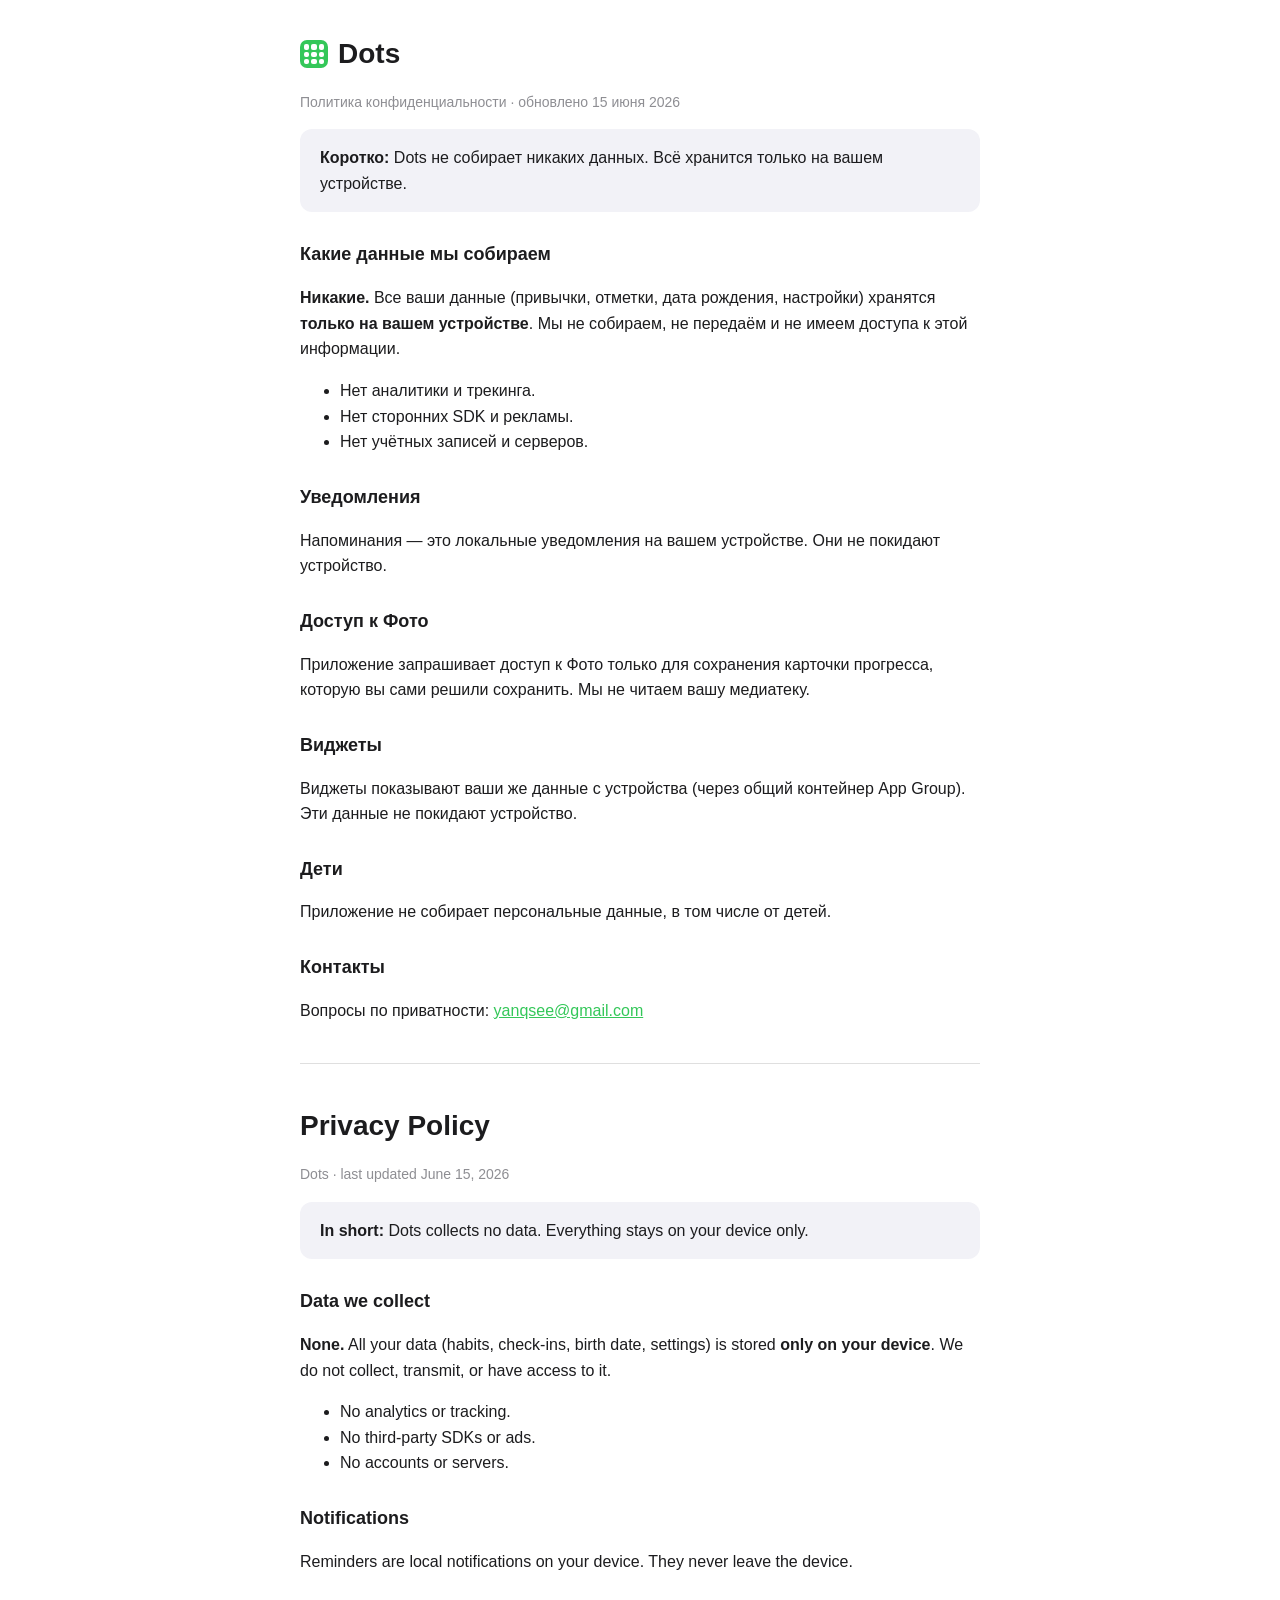
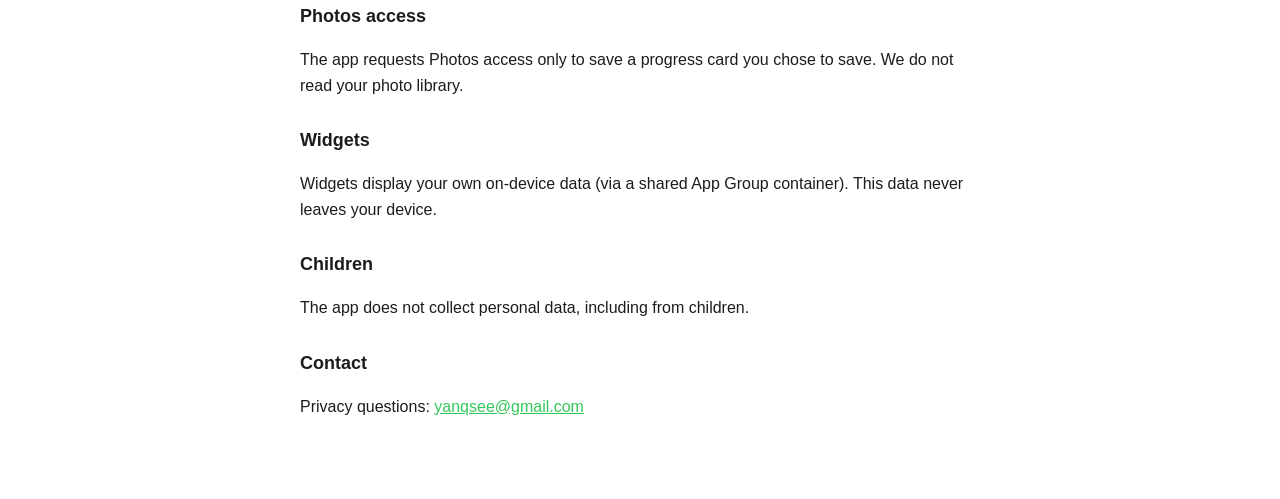
==== index.html @ b27bf5da "Privacy policy for Dots" ====
<!DOCTYPE html>
<html lang="ru">
<head>
<meta charset="UTF-8">
<meta name="viewport" content="width=device-width, initial-scale=1.0">
<title>Dots — Политика конфиденциальности</title>
<style>
  :root { color-scheme: light dark; }
  * { box-sizing: border-box; }
  body {
    font-family: -apple-system, BlinkMacSystemFont, "Segoe UI", Roboto, sans-serif;
    line-height: 1.6;
    max-width: 720px;
    margin: 0 auto;
    padding: 32px 20px 64px;
    color: #1c1c1e;
    background: #fff;
  }
  @media (prefers-color-scheme: dark) {
    body { color: #e5e5ea; background: #111114; }
    .card { background: #1c1c1f !important; }
    a { color: #4dd466 !important; }
  }
  .brand { display: flex; align-items: center; gap: 10px; margin-bottom: 8px; }
  .logo {
    width: 28px; height: 28px; border-radius: 7px;
    background: #34C759;
    display: grid; grid-template-columns: repeat(3, 1fr); gap: 2px; padding: 4px;
  }
  .logo span { background: #fff; border-radius: 2px; }
  h1 { font-size: 28px; margin: 0; }
  h2 { font-size: 18px; margin-top: 28px; }
  .muted { color: #8e8e93; font-size: 14px; }
  .card {
    background: #f2f2f7; border-radius: 12px; padding: 16px 20px; margin: 16px 0;
  }
  a { color: #34C759; }
  hr { border: none; border-top: 1px solid rgba(128,128,128,.25); margin: 40px 0; }
</style>
</head>
<body>

<div class="brand">
  <div class="logo"><span></span><span></span><span></span><span></span><span></span><span></span><span></span><span></span><span></span></div>
  <h1>Dots</h1>
</div>
<p class="muted">Политика конфиденциальности · обновлено 15 июня 2026</p>

<div class="card">
  <strong>Коротко:</strong> Dots не собирает никаких данных. Всё хранится только на вашем устройстве.
</div>

<h2>Какие данные мы собираем</h2>
<p><strong>Никакие.</strong> Все ваши данные (привычки, отметки, дата рождения, настройки) хранятся
<strong>только на вашем устройстве</strong>. Мы не собираем, не передаём и не имеем доступа к этой информации.</p>
<ul>
  <li>Нет аналитики и трекинга.</li>
  <li>Нет сторонних SDK и рекламы.</li>
  <li>Нет учётных записей и серверов.</li>
</ul>

<h2>Уведомления</h2>
<p>Напоминания — это локальные уведомления на вашем устройстве. Они не покидают устройство.</p>

<h2>Доступ к Фото</h2>
<p>Приложение запрашивает доступ к Фото только для сохранения карточки прогресса, которую вы сами решили сохранить. Мы не читаем вашу медиатеку.</p>

<h2>Виджеты</h2>
<p>Виджеты показывают ваши же данные с устройства (через общий контейнер App Group). Эти данные не покидают устройство.</p>

<h2>Дети</h2>
<p>Приложение не собирает персональные данные, в том числе от детей.</p>

<h2>Контакты</h2>
<p>Вопросы по приватности: <a href="mailto:yanqsee@gmail.com">yanqsee@gmail.com</a></p>

<hr>

<h1>Privacy Policy</h1>
<p class="muted">Dots · last updated June 15, 2026</p>

<div class="card">
  <strong>In short:</strong> Dots collects no data. Everything stays on your device only.
</div>

<h2>Data we collect</h2>
<p><strong>None.</strong> All your data (habits, check-ins, birth date, settings) is stored
<strong>only on your device</strong>. We do not collect, transmit, or have access to it.</p>
<ul>
  <li>No analytics or tracking.</li>
  <li>No third-party SDKs or ads.</li>
  <li>No accounts or servers.</li>
</ul>

<h2>Notifications</h2>
<p>Reminders are local notifications on your device. They never leave the device.</p>

<h2>Photos access</h2>
<p>The app requests Photos access only to save a progress card you chose to save. We do not read your photo library.</p>

<h2>Widgets</h2>
<p>Widgets display your own on-device data (via a shared App Group container). This data never leaves your device.</p>

<h2>Children</h2>
<p>The app does not collect personal data, including from children.</p>

<h2>Contact</h2>
<p>Privacy questions: <a href="mailto:yanqsee@gmail.com">yanqsee@gmail.com</a></p>

</body>
</html>
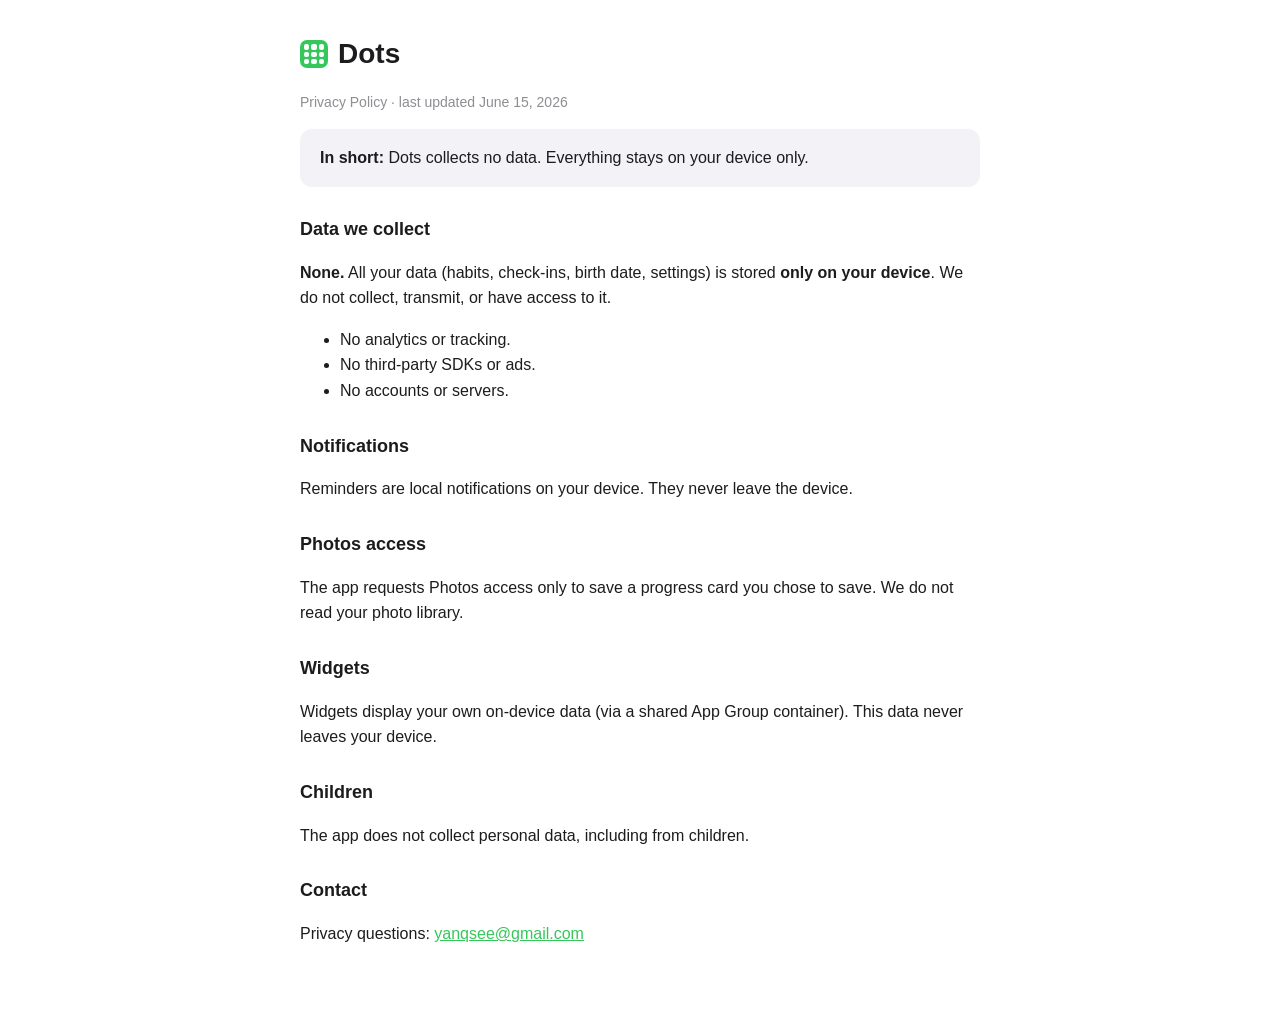
==== commit 7e6cc2bf: "English-only privacy policy" ====
--- a/index.html
+++ b/index.html
@@ -1,9 +1,9 @@
 <!DOCTYPE html>
-<html lang="ru">
+<html lang="en">
 <head>
 <meta charset="UTF-8">
 <meta name="viewport" content="width=device-width, initial-scale=1.0">
-<title>Dots — Политика конфиденциальности</title>
+<title>Dots — Privacy Policy</title>
 <style>
   :root { color-scheme: light dark; }
   * { box-sizing: border-box; }
@@ -35,7 +35,6 @@
     background: #f2f2f7; border-radius: 12px; padding: 16px 20px; margin: 16px 0;
   }
   a { color: #34C759; }
-  hr { border: none; border-top: 1px solid rgba(128,128,128,.25); margin: 40px 0; }
 </style>
 </head>
 <body>
@@ -44,40 +43,7 @@
   <div class="logo"><span></span><span></span><span></span><span></span><span></span><span></span><span></span><span></span><span></span></div>
   <h1>Dots</h1>
 </div>
-<p class="muted">Политика конфиденциальности · обновлено 15 июня 2026</p>
-
-<div class="card">
-  <strong>Коротко:</strong> Dots не собирает никаких данных. Всё хранится только на вашем устройстве.
-</div>
-
-<h2>Какие данные мы собираем</h2>
-<p><strong>Никакие.</strong> Все ваши данные (привычки, отметки, дата рождения, настройки) хранятся
-<strong>только на вашем устройстве</strong>. Мы не собираем, не передаём и не имеем доступа к этой информации.</p>
-<ul>
-  <li>Нет аналитики и трекинга.</li>
-  <li>Нет сторонних SDK и рекламы.</li>
-  <li>Нет учётных записей и серверов.</li>
-</ul>
-
-<h2>Уведомления</h2>
-<p>Напоминания — это локальные уведомления на вашем устройстве. Они не покидают устройство.</p>
-
-<h2>Доступ к Фото</h2>
-<p>Приложение запрашивает доступ к Фото только для сохранения карточки прогресса, которую вы сами решили сохранить. Мы не читаем вашу медиатеку.</p>
-
-<h2>Виджеты</h2>
-<p>Виджеты показывают ваши же данные с устройства (через общий контейнер App Group). Эти данные не покидают устройство.</p>
-
-<h2>Дети</h2>
-<p>Приложение не собирает персональные данные, в том числе от детей.</p>
-
-<h2>Контакты</h2>
-<p>Вопросы по приватности: <a href="mailto:yanqsee@gmail.com">yanqsee@gmail.com</a></p>
-
-<hr>
-
-<h1>Privacy Policy</h1>
-<p class="muted">Dots · last updated June 15, 2026</p>
+<p class="muted">Privacy Policy · last updated June 15, 2026</p>
 
 <div class="card">
   <strong>In short:</strong> Dots collects no data. Everything stays on your device only.
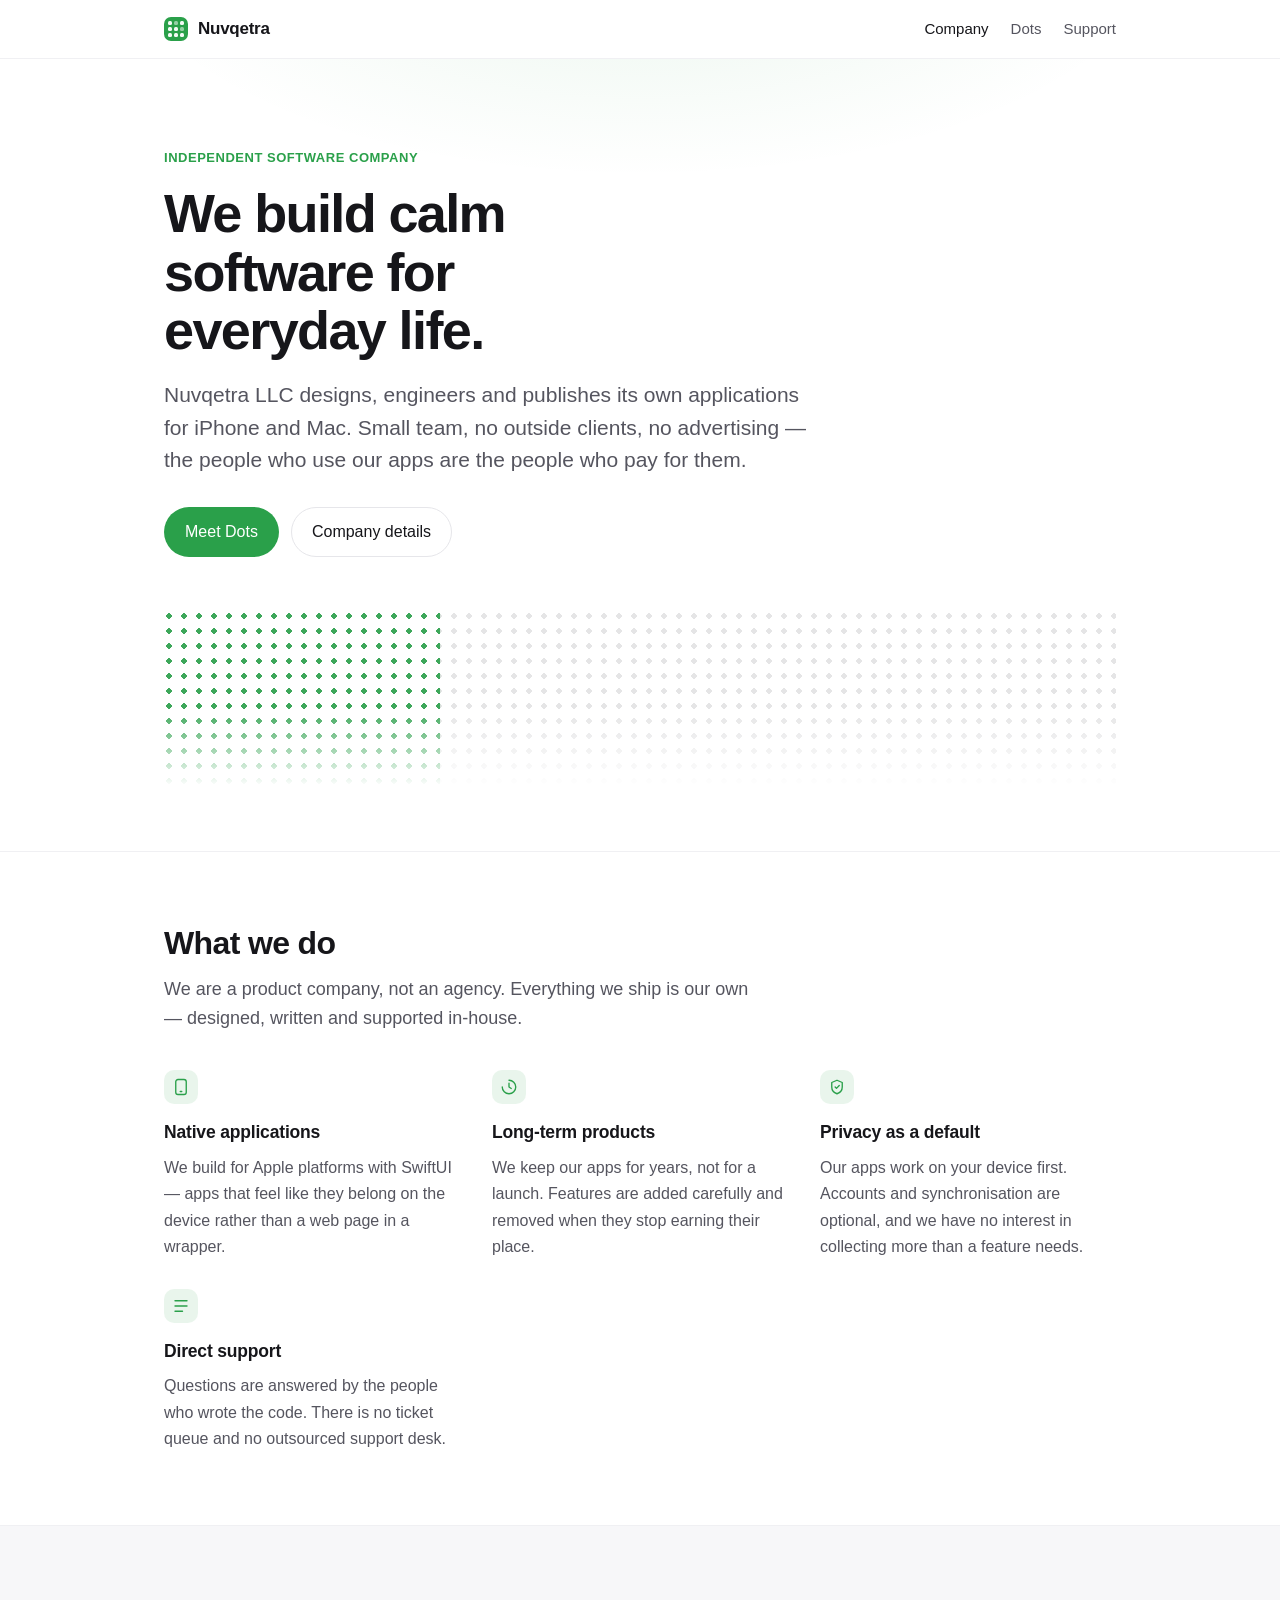
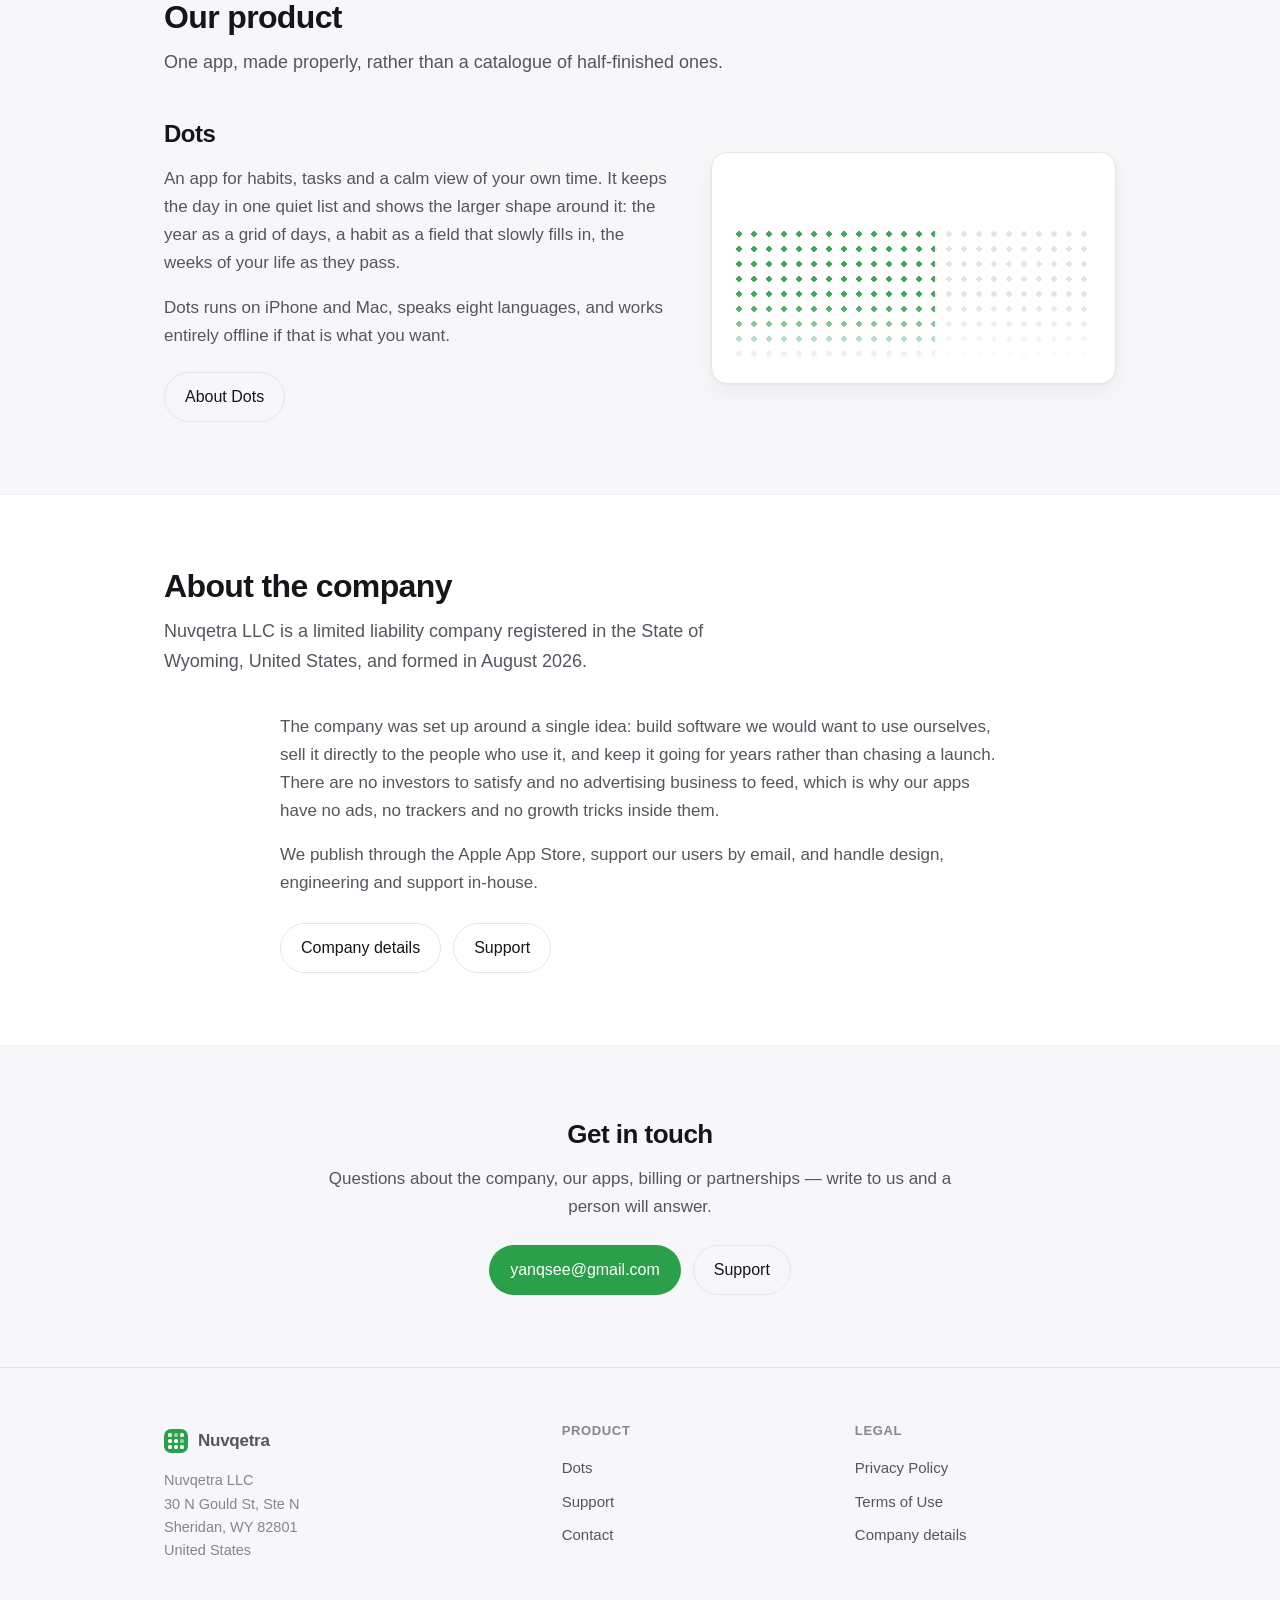
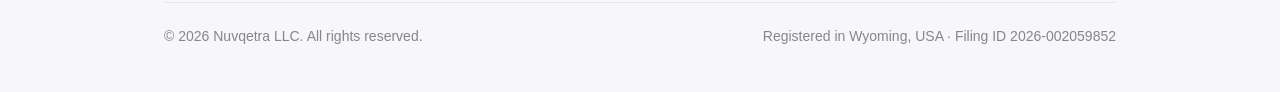
==== commit 2ef22270: "Replace the Dots privacy page with the Nuvqetra LLC company site The repository served a single page" ====
--- a/index.html
+++ b/index.html
@@ -2,76 +2,191 @@
 <html lang="en">
 <head>
 <meta charset="UTF-8">
-<meta name="viewport" content="width=device-width, initial-scale=1.0">
-<title>Dots — Privacy Policy</title>
-<style>
-  :root { color-scheme: light dark; }
-  * { box-sizing: border-box; }
-  body {
-    font-family: -apple-system, BlinkMacSystemFont, "Segoe UI", Roboto, sans-serif;
-    line-height: 1.6;
-    max-width: 720px;
-    margin: 0 auto;
-    padding: 32px 20px 64px;
-    color: #1c1c1e;
-    background: #fff;
-  }
-  @media (prefers-color-scheme: dark) {
-    body { color: #e5e5ea; background: #111114; }
-    .card { background: #1c1c1f !important; }
-    a { color: #4dd466 !important; }
-  }
-  .brand { display: flex; align-items: center; gap: 10px; margin-bottom: 8px; }
-  .logo {
-    width: 28px; height: 28px; border-radius: 7px;
-    background: #34C759;
-    display: grid; grid-template-columns: repeat(3, 1fr); gap: 2px; padding: 4px;
-  }
-  .logo span { background: #fff; border-radius: 2px; }
-  h1 { font-size: 28px; margin: 0; }
-  h2 { font-size: 18px; margin-top: 28px; }
-  .muted { color: #8e8e93; font-size: 14px; }
-  .card {
-    background: #f2f2f7; border-radius: 12px; padding: 16px 20px; margin: 16px 0;
-  }
-  a { color: #34C759; }
-</style>
+<meta name="viewport" content="width=device-width, initial-scale=1">
+<title>Nuvqetra LLC — independent software company</title>
+<meta name="description" content="Nuvqetra LLC is an independent software company registered in Wyoming, USA. We design, build and publish our own applications for iPhone and Mac.">
+<link rel="icon" href="/assets/favicon.svg" type="image/svg+xml">
+<link rel="stylesheet" href="/assets/style.css">
+<meta property="og:type" content="website">
+<meta property="og:title" content="Nuvqetra LLC">
+<meta property="og:description" content="An independent software company building applications for iPhone and Mac.">
+<meta property="og:url" content="https://nuvqetra.com/">
 </head>
 <body>
 
-<div class="brand">
-  <div class="logo"><span></span><span></span><span></span><span></span><span></span><span></span><span></span><span></span><span></span></div>
-  <h1>Dots</h1>
-</div>
-<p class="muted">Privacy Policy · last updated June 15, 2026</p>
+<header class="site">
+  <div class="wrap bar">
+    <a class="brand" href="/">
+      <span class="mark"><i></i><i></i><i></i><i></i><i></i><i></i><i></i><i></i><i></i></span>
+      <span class="name">Nuvqetra</span>
+    </a>
+    <nav class="main">
+      <a href="/" aria-current="page">Company</a>
+      <a href="/dots/">Dots</a>
+      <a href="/support/">Support</a>
+    </nav>
+  </div>
+</header>
 
-<div class="card">
-  <strong>In short:</strong> Dots collects no data. Everything stays on your device only.
-</div>
+<main>
 
-<h2>Data we collect</h2>
-<p><strong>None.</strong> All your data (habits, check-ins, birth date, settings) is stored
-<strong>only on your device</strong>. We do not collect, transmit, or have access to it.</p>
-<ul>
-  <li>No analytics or tracking.</li>
-  <li>No third-party SDKs or ads.</li>
-  <li>No accounts or servers.</li>
-</ul>
+  <section class="hero">
+    <div class="wrap">
+      <span class="eyebrow">Independent software company</span>
+      <h1>We build calm software for everyday life.</h1>
+      <p class="lead">Nuvqetra LLC designs, engineers and publishes its own applications
+      for iPhone and Mac. Small team, no outside clients, no advertising — the people who
+      use our apps are the people who pay for them.</p>
+      <div class="actions">
+        <a class="btn" href="/dots/">Meet Dots</a>
+        <a class="btn ghost" href="/company/">Company details</a>
+      </div>
+      <div class="lifegrid" aria-hidden="true"><i></i></div>
+    </div>
+  </section>
 
-<h2>Notifications</h2>
-<p>Reminders are local notifications on your device. They never leave the device.</p>
+  <section class="block">
+    <div class="wrap">
+      <div class="section-head">
+        <h2>What we do</h2>
+        <p>We are a product company, not an agency. Everything we ship is our own — designed,
+        written and supported in-house.</p>
+      </div>
+      <div class="features">
 
-<h2>Photos access</h2>
-<p>The app requests Photos access only to save a progress card you chose to save. We do not read your photo library.</p>
+        <div class="feature">
+          <div class="ficon"><svg viewBox="0 0 24 24" fill="none" stroke="currentColor" stroke-width="1.8" stroke-linecap="round" stroke-linejoin="round"><rect x="5" y="2" width="14" height="20" rx="3"/><path d="M11 18h2"/></svg></div>
+          <h3>Native applications</h3>
+          <p>We build for Apple platforms with SwiftUI — apps that feel like they belong on
+          the device rather than a web page in a wrapper.</p>
+        </div>
 
-<h2>Widgets</h2>
-<p>Widgets display your own on-device data (via a shared App Group container). This data never leaves your device.</p>
+        <div class="feature">
+          <div class="ficon"><svg viewBox="0 0 24 24" fill="none" stroke="currentColor" stroke-width="1.8" stroke-linecap="round" stroke-linejoin="round"><path d="M3 12a9 9 0 1 0 9-9"/><path d="M12 7v5l3 2"/></svg></div>
+          <h3>Long-term products</h3>
+          <p>We keep our apps for years, not for a launch. Features are added carefully and
+          removed when they stop earning their place.</p>
+        </div>
 
-<h2>Children</h2>
-<p>The app does not collect personal data, including from children.</p>
+        <div class="feature">
+          <div class="ficon"><svg viewBox="0 0 24 24" fill="none" stroke="currentColor" stroke-width="1.8" stroke-linecap="round" stroke-linejoin="round"><path d="M12 3l7 3v6c0 4.2-2.9 7.6-7 9-4.1-1.4-7-4.8-7-9V6z"/><path d="M9.5 12l1.8 1.8L15 10"/></svg></div>
+          <h3>Privacy as a default</h3>
+          <p>Our apps work on your device first. Accounts and synchronisation are optional,
+          and we have no interest in collecting more than a feature needs.</p>
+        </div>
 
-<h2>Contact</h2>
-<p>Privacy questions: <a href="mailto:yanqsee@gmail.com">yanqsee@gmail.com</a></p>
+        <div class="feature">
+          <div class="ficon"><svg viewBox="0 0 24 24" fill="none" stroke="currentColor" stroke-width="1.8" stroke-linecap="round" stroke-linejoin="round"><path d="M4 5h16"/><path d="M4 12h16"/><path d="M4 19h10"/></svg></div>
+          <h3>Direct support</h3>
+          <p>Questions are answered by the people who wrote the code. There is no ticket
+          queue and no outsourced support desk.</p>
+        </div>
+
+      </div>
+    </div>
+  </section>
+
+  <section class="block soft">
+    <div class="wrap">
+      <div class="section-head">
+        <h2>Our product</h2>
+        <p>One app, made properly, rather than a catalogue of half-finished ones.</p>
+      </div>
+
+      <div class="product">
+        <div>
+          <h3>Dots</h3>
+          <p>An app for habits, tasks and a calm view of your own time. It keeps the day in
+          one quiet list and shows the larger shape around it: the year as a grid of days,
+          a habit as a field that slowly fills in, the weeks of your life as they pass.</p>
+          <p>Dots runs on iPhone and Mac, speaks eight languages, and works entirely offline
+          if that is what you want.</p>
+          <div class="actions" style="margin-top:22px">
+            <a class="btn ghost" href="/dots/">About Dots</a>
+          </div>
+        </div>
+        <div class="art">
+          <div class="lifegrid dense" aria-hidden="true"><i></i></div>
+        </div>
+      </div>
+    </div>
+  </section>
+
+  <section class="block" id="about">
+    <div class="wrap">
+      <div class="section-head">
+        <h2>About the company</h2>
+        <p>Nuvqetra LLC is a limited liability company registered in the State of Wyoming,
+        United States, and formed in August 2026.</p>
+      </div>
+      <div class="wrap narrow" style="padding:0">
+        <p class="soft-text">The company was set up around a single idea: build software we
+        would want to use ourselves, sell it directly to the people who use it, and keep it
+        going for years rather than chasing a launch. There are no investors to satisfy and
+        no advertising business to feed, which is why our apps have no ads, no trackers and
+        no growth tricks inside them.</p>
+        <p class="soft-text">We publish through the Apple App Store, support our users by
+        email, and handle design, engineering and support in-house.</p>
+        <div class="actions" style="margin-top:26px">
+          <a class="btn ghost" href="/company/">Company details</a>
+          <a class="btn ghost" href="/support/">Support</a>
+        </div>
+      </div>
+    </div>
+  </section>
+
+  <section class="block soft">
+    <div class="wrap narrow" style="text-align:center">
+      <h2 style="margin-top:0">Get in touch</h2>
+      <p class="soft-text">Questions about the company, our apps, billing or partnerships —
+      write to us and a person will answer.</p>
+      <div class="actions" style="justify-content:center; margin-top:24px">
+        <a class="btn" href="mailto:yanqsee@gmail.com">yanqsee@gmail.com</a>
+        <a class="btn ghost" href="/support/">Support</a>
+      </div>
+    </div>
+  </section>
+
+</main>
+
+<footer class="site">
+  <div class="wrap">
+    <div class="foot">
+      <div>
+        <a class="brand" href="/">
+          <span class="mark"><i></i><i></i><i></i><i></i><i></i><i></i><i></i><i></i><i></i></span>
+          <span class="name">Nuvqetra</span>
+        </a>
+        <address>
+          Nuvqetra LLC<br>
+          30 N Gould St, Ste N<br>
+          Sheridan, WY 82801<br>
+          United States
+        </address>
+      </div>
+      <div>
+        <h4>Product</h4>
+        <ul>
+          <li><a href="/dots/">Dots</a></li>
+          <li><a href="/support/">Support</a></li>
+          <li><a href="mailto:yanqsee@gmail.com">Contact</a></li>
+        </ul>
+      </div>
+      <div>
+        <h4>Legal</h4>
+        <ul>
+          <li><a href="/dots/privacy/">Privacy Policy</a></li>
+          <li><a href="/terms/">Terms of Use</a></li>
+          <li><a href="/company/">Company details</a></li>
+        </ul>
+      </div>
+    </div>
+    <div class="foot-bottom">
+      <span>© 2026 Nuvqetra LLC. All rights reserved.</span>
+      <span>Registered in Wyoming, USA · Filing ID 2026-002059852</span>
+    </div>
+  </div>
+</footer>
 
 </body>
 </html>
--- a/assets/style.css
+++ b/assets/style.css
@@ -0,0 +1,384 @@
+/* Nuvqetra LLC — site styles */
+
+:root {
+  color-scheme: light dark;
+  --bg: #ffffff;
+  --bg-soft: #f7f7f9;
+  --fg: #16161a;
+  --fg-soft: #55555f;
+  --muted: #86868b;
+  --line: #e6e6ea;
+  --line-soft: #f0f0f3;
+  --card: #ffffff;
+  --accent: #2aa04a;
+  --accent-soft: rgba(42, 160, 74, .10);
+  --shadow: 0 1px 2px rgba(0,0,0,.04), 0 8px 24px rgba(0,0,0,.05);
+  --radius: 16px;
+  --maxw: 1000px;
+  --text: 1000px;
+}
+
+@media (prefers-color-scheme: dark) {
+  :root {
+    --bg: #0e0e11;
+    --bg-soft: #141418;
+    --fg: #f0f0f3;
+    --fg-soft: #b6b6bf;
+    --muted: #8c8c95;
+    --line: #26262c;
+    --line-soft: #1c1c21;
+    --card: #16161a;
+    --accent: #4ecf6b;
+    --accent-soft: rgba(78, 207, 107, .12);
+    --shadow: none;
+  }
+}
+
+* { box-sizing: border-box; }
+html { -webkit-text-size-adjust: 100%; scroll-behavior: smooth; }
+
+body {
+  margin: 0;
+  font-family: -apple-system, BlinkMacSystemFont, "SF Pro Text", "Segoe UI", Roboto, Helvetica, Arial, sans-serif;
+  font-size: 17px;
+  line-height: 1.65;
+  color: var(--fg);
+  background: var(--bg);
+  -webkit-font-smoothing: antialiased;
+  text-rendering: optimizeLegibility;
+}
+
+.wrap { max-width: var(--maxw); margin: 0 auto; padding: 0 24px; }
+.narrow { max-width: 720px; }
+
+a { color: var(--accent); text-decoration-thickness: 1px; text-underline-offset: 2px; }
+a:hover { text-decoration: none; }
+
+/* ---------- header ---------- */
+
+header.site {
+  position: sticky;
+  top: 0;
+  z-index: 20;
+  background: color-mix(in srgb, var(--bg) 88%, transparent);
+  -webkit-backdrop-filter: saturate(180%) blur(16px);
+  backdrop-filter: saturate(180%) blur(16px);
+  border-bottom: 1px solid var(--line-soft);
+}
+.bar {
+  display: flex;
+  align-items: center;
+  gap: 20px;
+  height: 58px;
+}
+.brand {
+  display: inline-flex;
+  align-items: center;
+  gap: 10px;
+  font-weight: 600;
+  font-size: 17px;
+  letter-spacing: -0.015em;
+  color: var(--fg);
+  text-decoration: none;
+  margin-right: auto;
+}
+.mark {
+  width: 24px; height: 24px;
+  border-radius: 7px;
+  background: var(--accent);
+  display: grid;
+  grid-template-columns: repeat(3, 1fr);
+  gap: 2px;
+  padding: 4px;
+  flex: none;
+}
+.mark i { background: #fff; border-radius: 1.5px; opacity: .95; display: block; }
+.mark i:nth-child(2), .mark i:nth-child(6) { opacity: .5; }
+
+nav.main { display: flex; gap: 22px; }
+nav.main a {
+  color: var(--fg-soft);
+  text-decoration: none;
+  font-size: 15px;
+  padding: 4px 0;
+}
+nav.main a:hover { color: var(--fg); }
+nav.main a[aria-current="page"] { color: var(--fg); font-weight: 500; }
+
+/* ---------- hero ---------- */
+
+.hero {
+  padding: 84px 0 64px;
+  border-bottom: 1px solid var(--line-soft);
+  background:
+    radial-gradient(760px 340px at 50% -120px, var(--accent-soft), transparent 70%);
+}
+.hero .eyebrow {
+  display: inline-block;
+  font-size: 13px;
+  letter-spacing: .04em;
+  text-transform: uppercase;
+  color: var(--accent);
+  font-weight: 600;
+  margin-bottom: 16px;
+}
+.hero h1 {
+  font-size: clamp(34px, 6vw, 54px);
+  line-height: 1.08;
+  letter-spacing: -0.03em;
+  margin: 0 0 20px;
+  max-width: 15ch;
+}
+.hero p.lead {
+  font-size: clamp(18px, 2.2vw, 21px);
+  line-height: 1.55;
+  color: var(--fg-soft);
+  max-width: 56ch;
+  margin: 0 0 30px;
+}
+.hero.center { text-align: center; }
+.hero.center h1, .hero.center p.lead { margin-left: auto; margin-right: auto; }
+
+/* dot grid: the app's own metaphor — lived cells in accent, the rest waiting */
+.lifegrid {
+  position: relative;
+  margin-top: 54px;
+  height: 176px;
+  overflow: hidden;
+  -webkit-mask-image: linear-gradient(to bottom, #000 55%, transparent 100%);
+  mask-image: linear-gradient(to bottom, #000 55%, transparent 100%);
+}
+.lifegrid::before,
+.lifegrid i {
+  content: "";
+  position: absolute;
+  inset: 0;
+  background-image: radial-gradient(circle at 5px 5px, currentColor 2.6px, transparent 2.9px);
+  background-size: 15px 15px;
+}
+.lifegrid::before { color: var(--fg); opacity: .11; }
+.lifegrid i {
+  color: var(--accent);
+  clip-path: inset(0 71% 0 0);
+  opacity: .9;
+}
+.lifegrid.dense { height: 132px; }
+.lifegrid.dense i { clip-path: inset(0 44% 0 0); }
+
+/* ---------- buttons ---------- */
+
+.actions { display: flex; flex-wrap: wrap; gap: 12px; }
+.btn {
+  display: inline-flex;
+  align-items: center;
+  gap: 8px;
+  padding: 11px 20px;
+  border-radius: 999px;
+  background: var(--accent);
+  color: #fff;
+  text-decoration: none;
+  font-size: 16px;
+  font-weight: 500;
+  border: 1px solid transparent;
+  transition: opacity .15s ease;
+}
+.btn:hover { opacity: .88; }
+.btn.ghost {
+  background: transparent;
+  color: var(--fg);
+  border-color: var(--line);
+}
+.btn.ghost:hover { background: var(--bg-soft); opacity: 1; }
+
+/* ---------- sections ---------- */
+
+section.block { padding: 72px 0; border-bottom: 1px solid var(--line-soft); }
+section.block.soft { background: var(--bg-soft); }
+section.block:last-of-type { border-bottom: 0; }
+
+.section-head { max-width: 62ch; margin-bottom: 36px; }
+.section-head h2 {
+  font-size: clamp(24px, 3.4vw, 32px);
+  line-height: 1.2;
+  letter-spacing: -0.02em;
+  margin: 0 0 12px;
+}
+.section-head p { color: var(--fg-soft); margin: 0; font-size: 18px; }
+
+h2 { font-size: 26px; letter-spacing: -0.02em; line-height: 1.25; margin: 44px 0 14px; }
+h3 { font-size: 17.5px; letter-spacing: -0.01em; margin: 0 0 8px; }
+p { margin: 0 0 16px; }
+ul, ol { padding-left: 22px; margin: 0 0 16px; }
+li { margin-bottom: 7px; }
+.muted { color: var(--muted); }
+.soft-text { color: var(--fg-soft); }
+.small { font-size: 14.5px; }
+
+/* ---------- feature grid ---------- */
+
+.features {
+  display: grid;
+  grid-template-columns: repeat(auto-fit, minmax(260px, 1fr));
+  gap: 28px 32px;
+}
+.feature p { color: var(--fg-soft); font-size: 16px; margin: 0; }
+.ficon {
+  width: 34px; height: 34px;
+  border-radius: 10px;
+  background: var(--accent-soft);
+  color: var(--accent);
+  display: grid;
+  place-items: center;
+  margin-bottom: 14px;
+}
+.ficon svg { width: 18px; height: 18px; display: block; }
+
+/* ---------- cards ---------- */
+
+.card {
+  background: var(--card);
+  border: 1px solid var(--line);
+  border-radius: var(--radius);
+  padding: 26px 28px;
+  box-shadow: var(--shadow);
+}
+.card + .card { margin-top: 18px; }
+
+.product {
+  display: grid;
+  grid-template-columns: 1.25fr 1fr;
+  gap: 40px;
+  align-items: center;
+}
+.product h3 { font-size: 24px; letter-spacing: -0.02em; margin-bottom: 12px; }
+.product p { color: var(--fg-soft); }
+.product .art {
+  border-radius: var(--radius);
+  border: 1px solid var(--line);
+  background: var(--card);
+  padding: 22px;
+  box-shadow: var(--shadow);
+}
+
+/* ---------- facts table ---------- */
+
+table.facts { width: 100%; border-collapse: collapse; font-size: 16px; }
+table.facts th, table.facts td {
+  text-align: left;
+  vertical-align: top;
+  padding: 13px 0;
+  border-bottom: 1px solid var(--line-soft);
+}
+table.facts tr:last-child th, table.facts tr:last-child td { border-bottom: 0; }
+table.facts th { font-weight: 400; color: var(--muted); width: 38%; padding-right: 24px; }
+table.facts td { font-variant-numeric: tabular-nums; }
+
+/* ---------- faq ---------- */
+
+.faq details {
+  border-bottom: 1px solid var(--line-soft);
+  padding: 4px 0;
+}
+.faq summary {
+  cursor: pointer;
+  list-style: none;
+  padding: 16px 32px 16px 0;
+  font-weight: 500;
+  position: relative;
+}
+.faq summary::-webkit-details-marker { display: none; }
+.faq summary::after {
+  content: "";
+  position: absolute;
+  right: 6px; top: 24px;
+  width: 8px; height: 8px;
+  border-right: 1.5px solid var(--muted);
+  border-bottom: 1.5px solid var(--muted);
+  transform: rotate(45deg);
+  transition: transform .18s ease;
+}
+.faq details[open] summary::after { transform: rotate(-135deg); top: 27px; }
+.faq .answer { padding: 0 0 18px; color: var(--fg-soft); }
+.faq .answer p:last-child { margin-bottom: 0; }
+
+/* ---------- legal pages ---------- */
+
+.doc { padding: 56px 0 80px; }
+.doc h1 { font-size: clamp(30px, 4.5vw, 40px); letter-spacing: -0.025em; margin: 0 0 8px; }
+.doc .updated { color: var(--muted); font-size: 14.5px; margin-bottom: 32px; }
+.doc h2 { font-size: 20px; margin: 38px 0 12px; }
+.doc .callout {
+  background: var(--accent-soft);
+  border-radius: 12px;
+  padding: 16px 20px;
+  margin: 0 0 28px;
+}
+.doc .callout p { margin: 0; }
+
+.crumbs { font-size: 14.5px; color: var(--muted); margin-bottom: 18px; }
+.crumbs a { color: var(--muted); text-decoration: none; }
+.crumbs a:hover { color: var(--fg); text-decoration: underline; }
+
+/* ---------- footer ---------- */
+
+footer.site {
+  border-top: 1px solid var(--line);
+  background: var(--bg-soft);
+  padding: 52px 0 44px;
+  font-size: 15px;
+}
+.foot {
+  display: grid;
+  grid-template-columns: 1.4fr 1fr 1fr;
+  gap: 32px;
+}
+.foot h4 {
+  font-size: 13px;
+  text-transform: uppercase;
+  letter-spacing: .05em;
+  color: var(--muted);
+  font-weight: 600;
+  margin: 0 0 14px;
+}
+.foot ul { list-style: none; padding: 0; margin: 0; }
+.foot li { margin-bottom: 9px; }
+.foot a { color: var(--fg-soft); text-decoration: none; }
+.foot a:hover { color: var(--fg); text-decoration: underline; }
+.foot address {
+  font-style: normal;
+  color: var(--muted);
+  font-size: 14.5px;
+  line-height: 1.6;
+  margin-top: 14px;
+}
+.foot-bottom {
+  margin-top: 40px;
+  padding-top: 22px;
+  border-top: 1px solid var(--line);
+  color: var(--muted);
+  font-size: 14px;
+  display: flex;
+  justify-content: space-between;
+  gap: 16px;
+  flex-wrap: wrap;
+}
+
+/* ---------- responsive ---------- */
+
+@media (max-width: 800px) {
+  .product { grid-template-columns: 1fr; gap: 28px; }
+  .foot { grid-template-columns: 1fr 1fr; }
+  .foot > div:first-child { grid-column: 1 / -1; }
+}
+@media (max-width: 560px) {
+  body { font-size: 16px; }
+  .hero { padding: 56px 0 48px; }
+  .lifegrid { margin-top: 36px; }
+  section.block { padding: 52px 0; }
+  nav.main { gap: 16px; }
+  nav.main a { font-size: 14px; }
+  .brand span.name { display: none; }
+  table.facts th { width: 100%; display: block; padding: 12px 0 0; border: 0; }
+  table.facts td { display: block; padding: 2px 0 12px; }
+  .foot { grid-template-columns: 1fr; }
+}
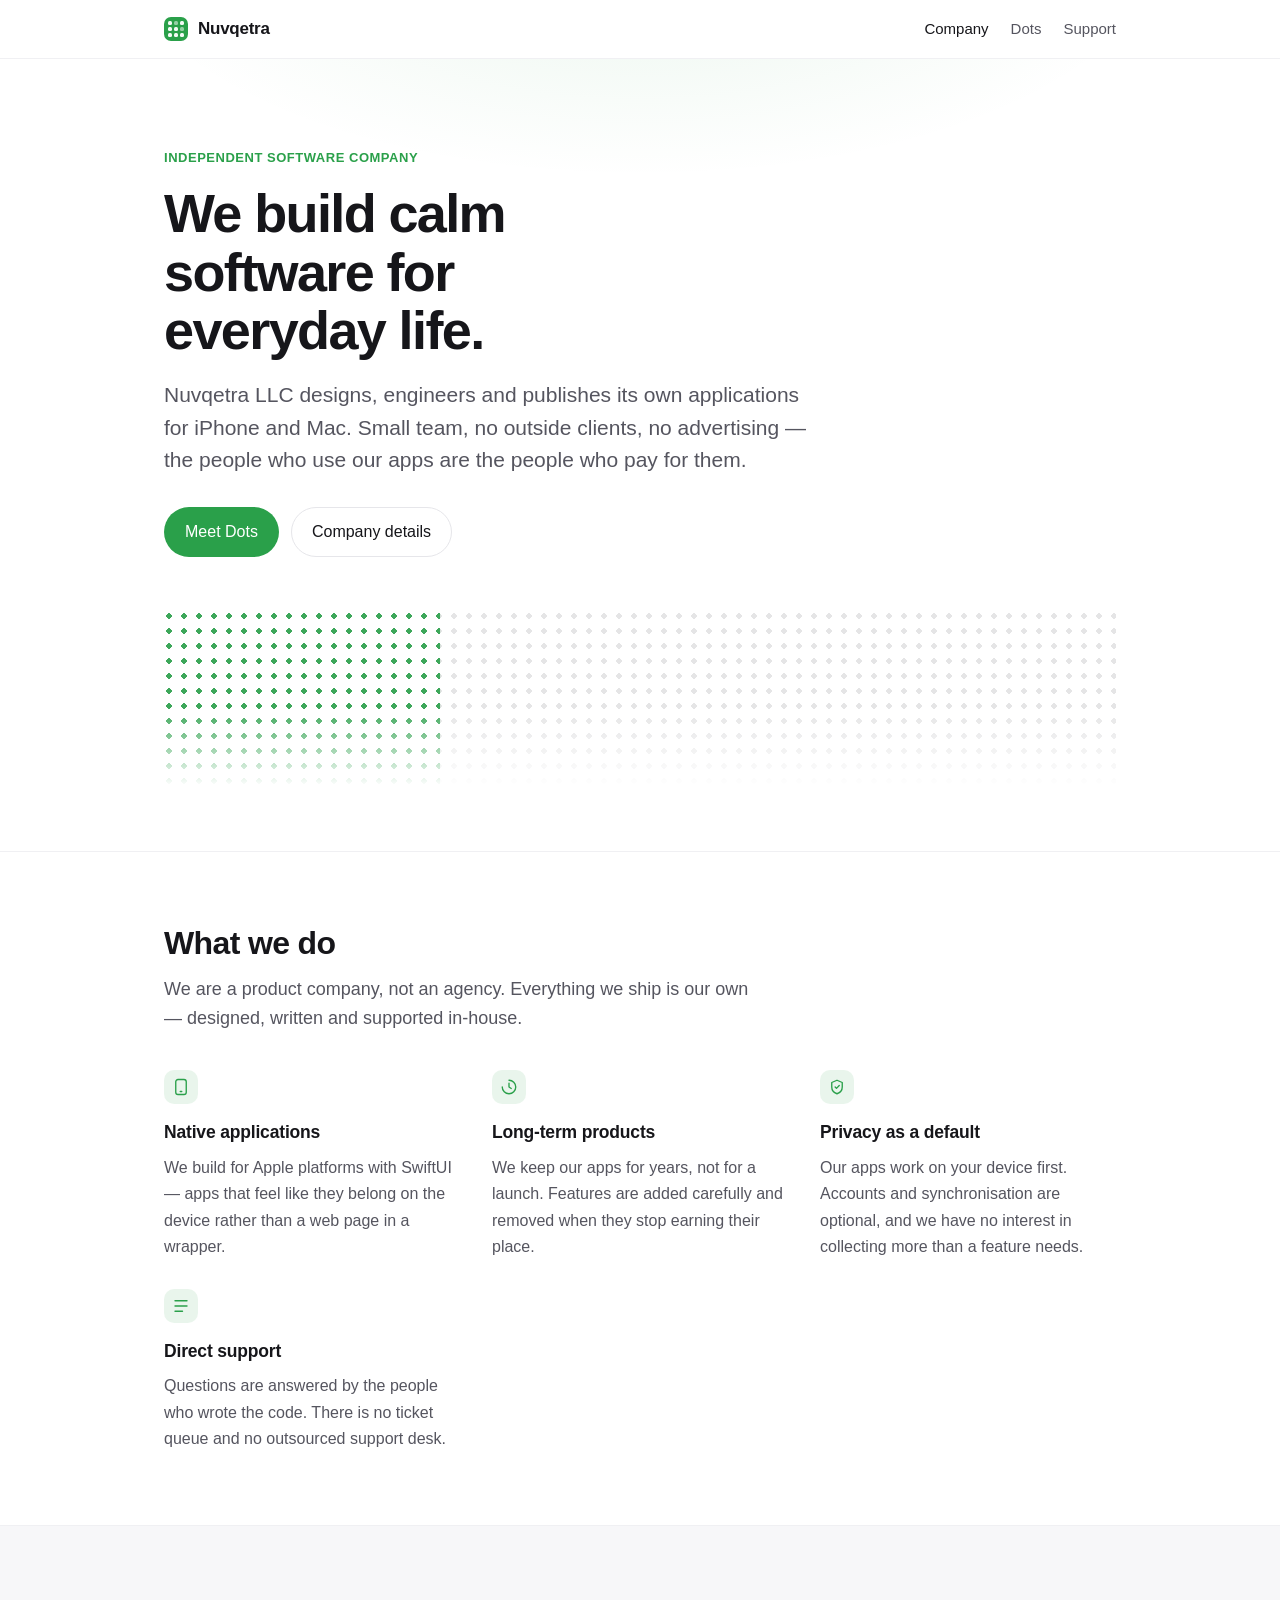
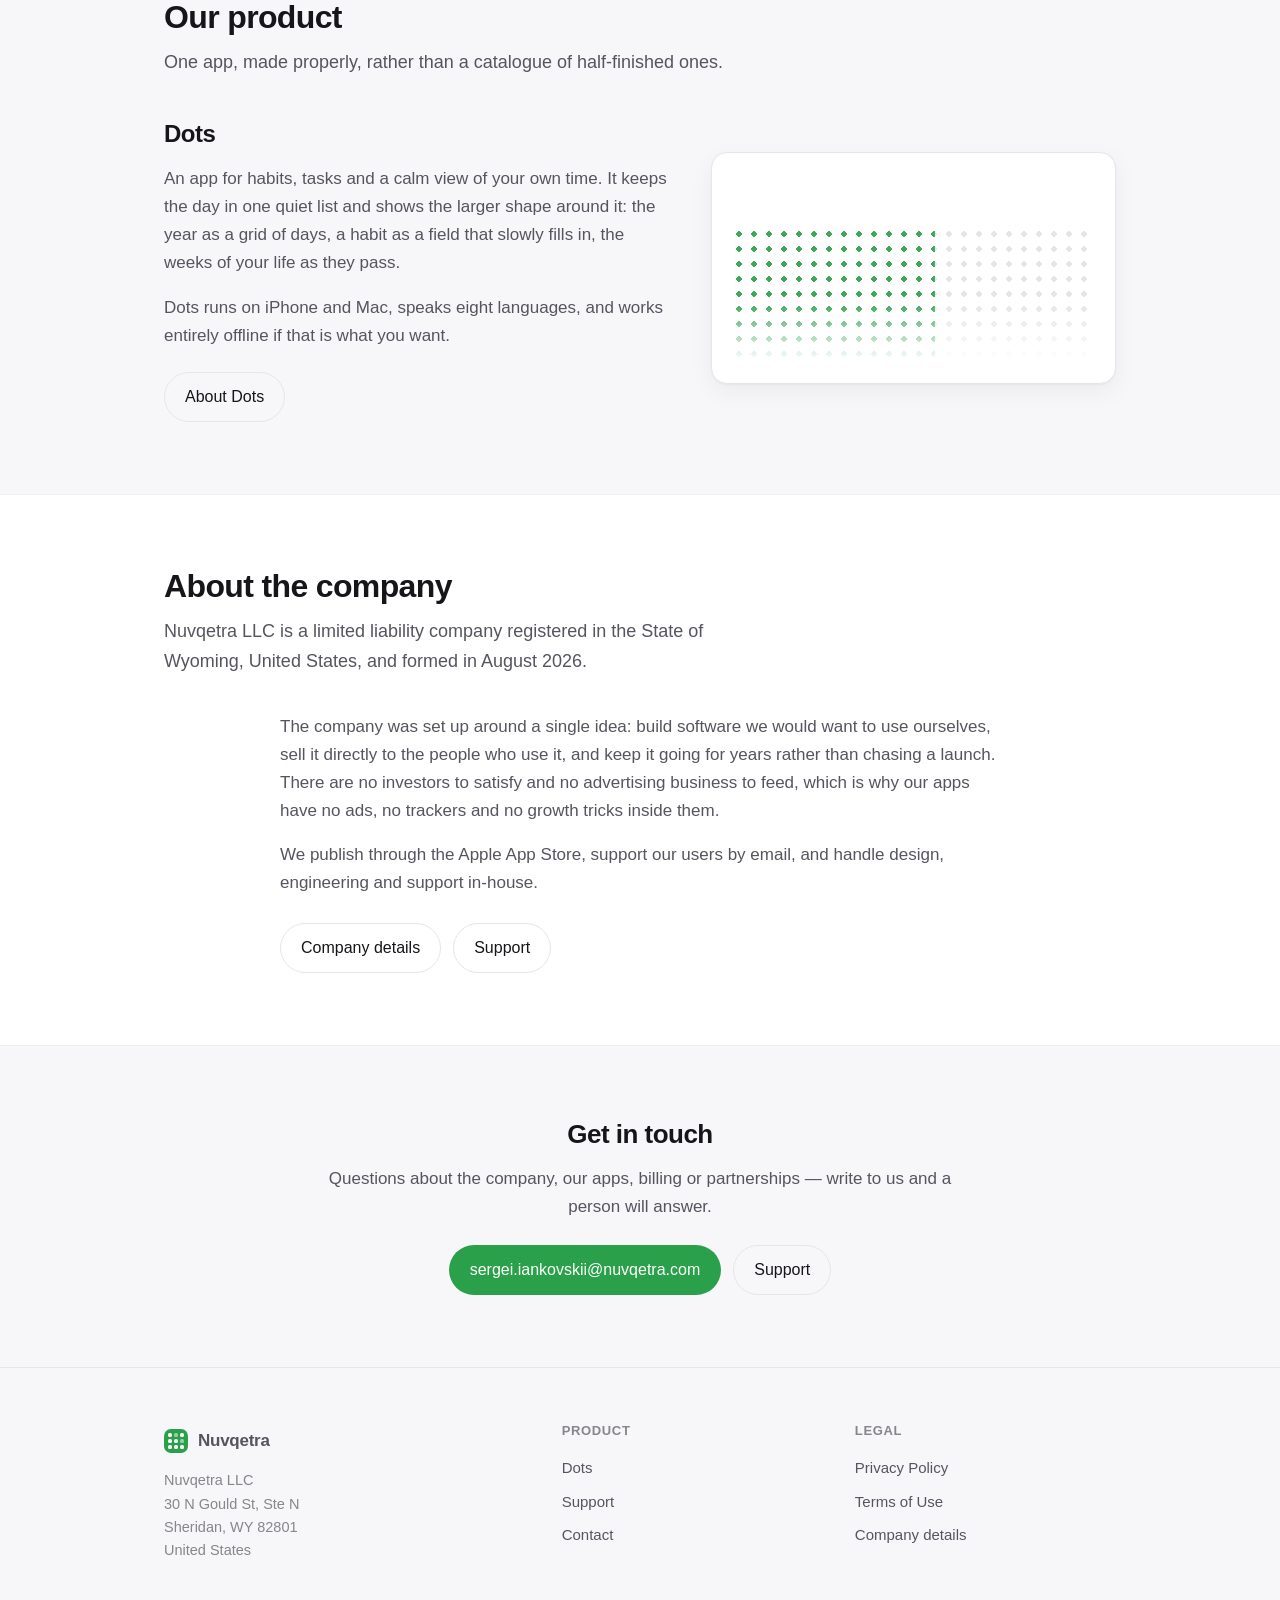
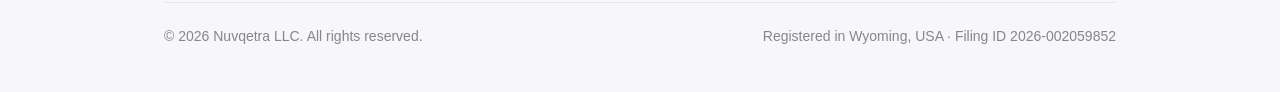
==== commit e9db80b7: "Update index.html" ====
--- a/index.html
+++ b/index.html
@@ -141,7 +141,7 @@
       <p class="soft-text">Questions about the company, our apps, billing or partnerships —
       write to us and a person will answer.</p>
       <div class="actions" style="justify-content:center; margin-top:24px">
-        <a class="btn" href="mailto:yanqsee@gmail.com">yanqsee@gmail.com</a>
+        <a class="btn" href="mailto:sergei.iankovskii@nuvqetra.com">sergei.iankovskii@nuvqetra.com</a>
         <a class="btn ghost" href="/support/">Support</a>
       </div>
     </div>
@@ -169,7 +169,7 @@
         <ul>
           <li><a href="/dots/">Dots</a></li>
           <li><a href="/support/">Support</a></li>
-          <li><a href="mailto:yanqsee@gmail.com">Contact</a></li>
+          <li><a href="mailto:sergei.iankovskii@nuvqetra.com">Contact</a></li>
         </ul>
       </div>
       <div>
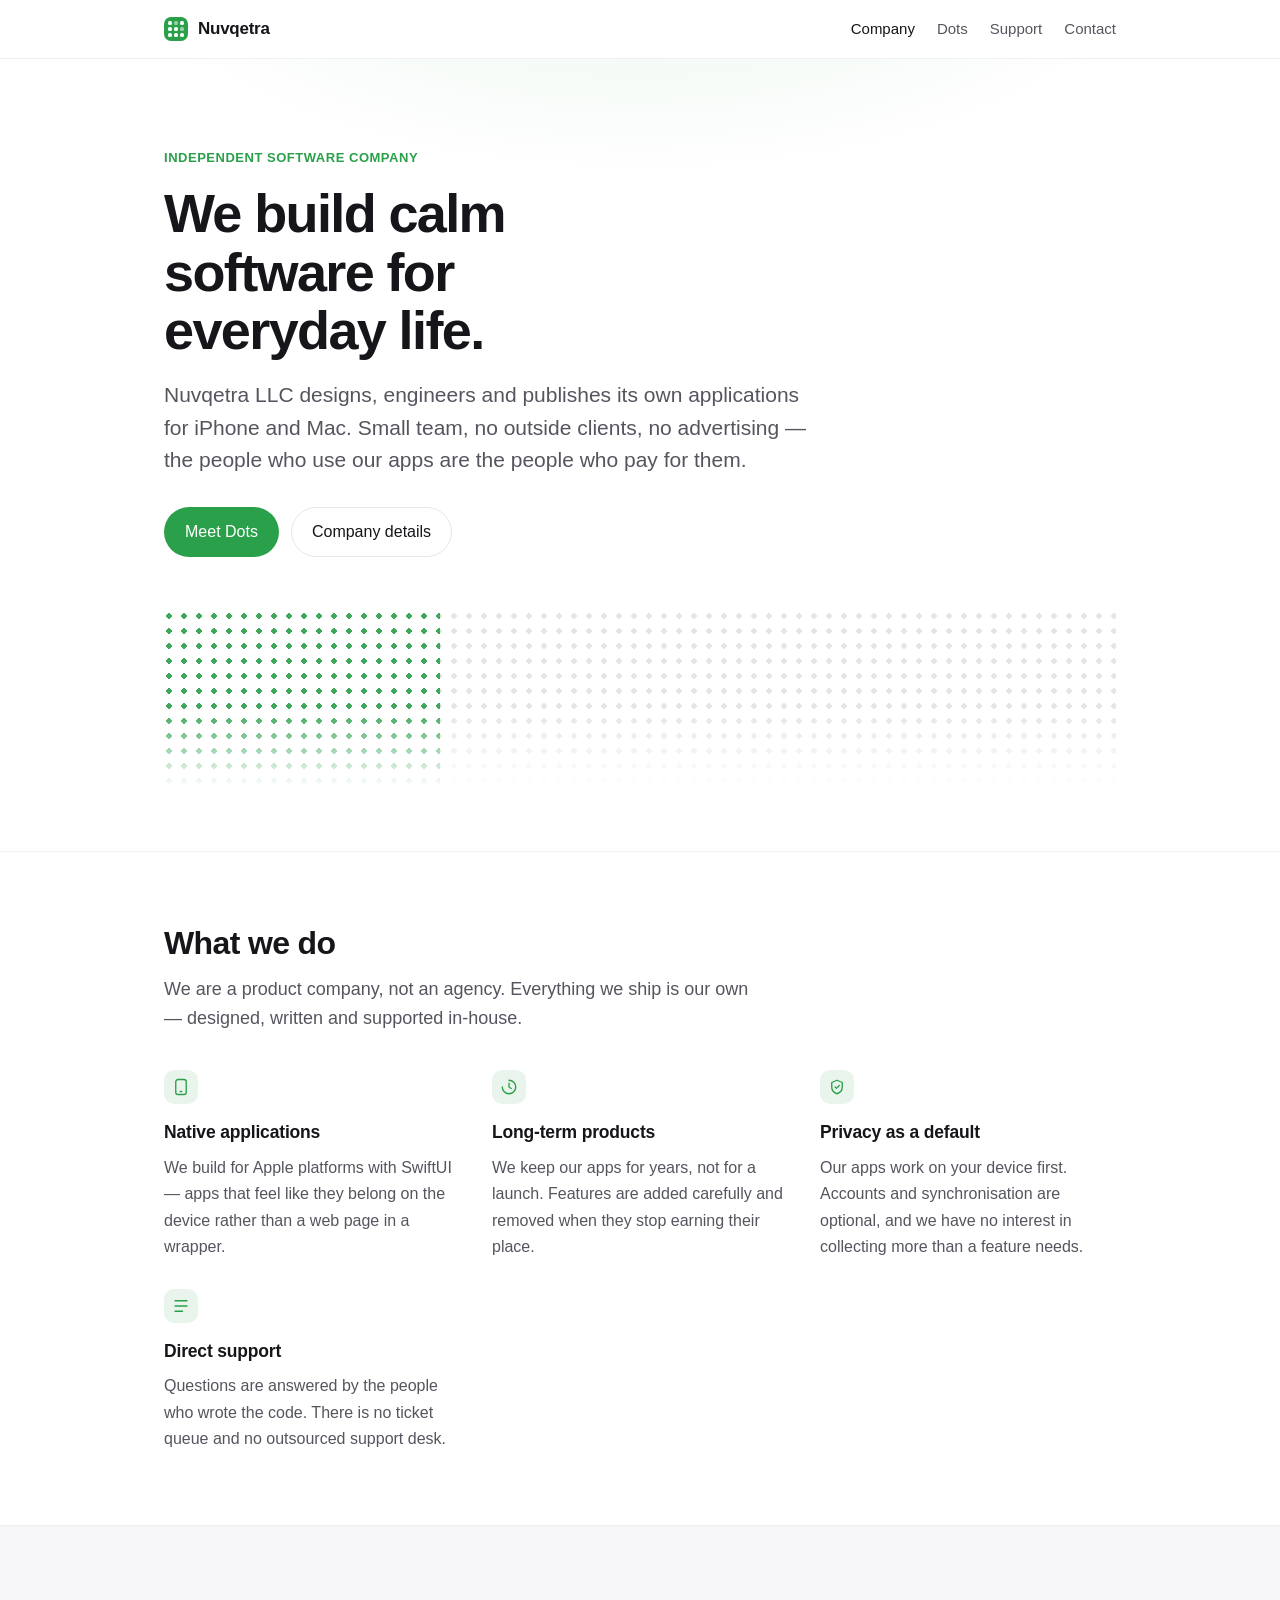
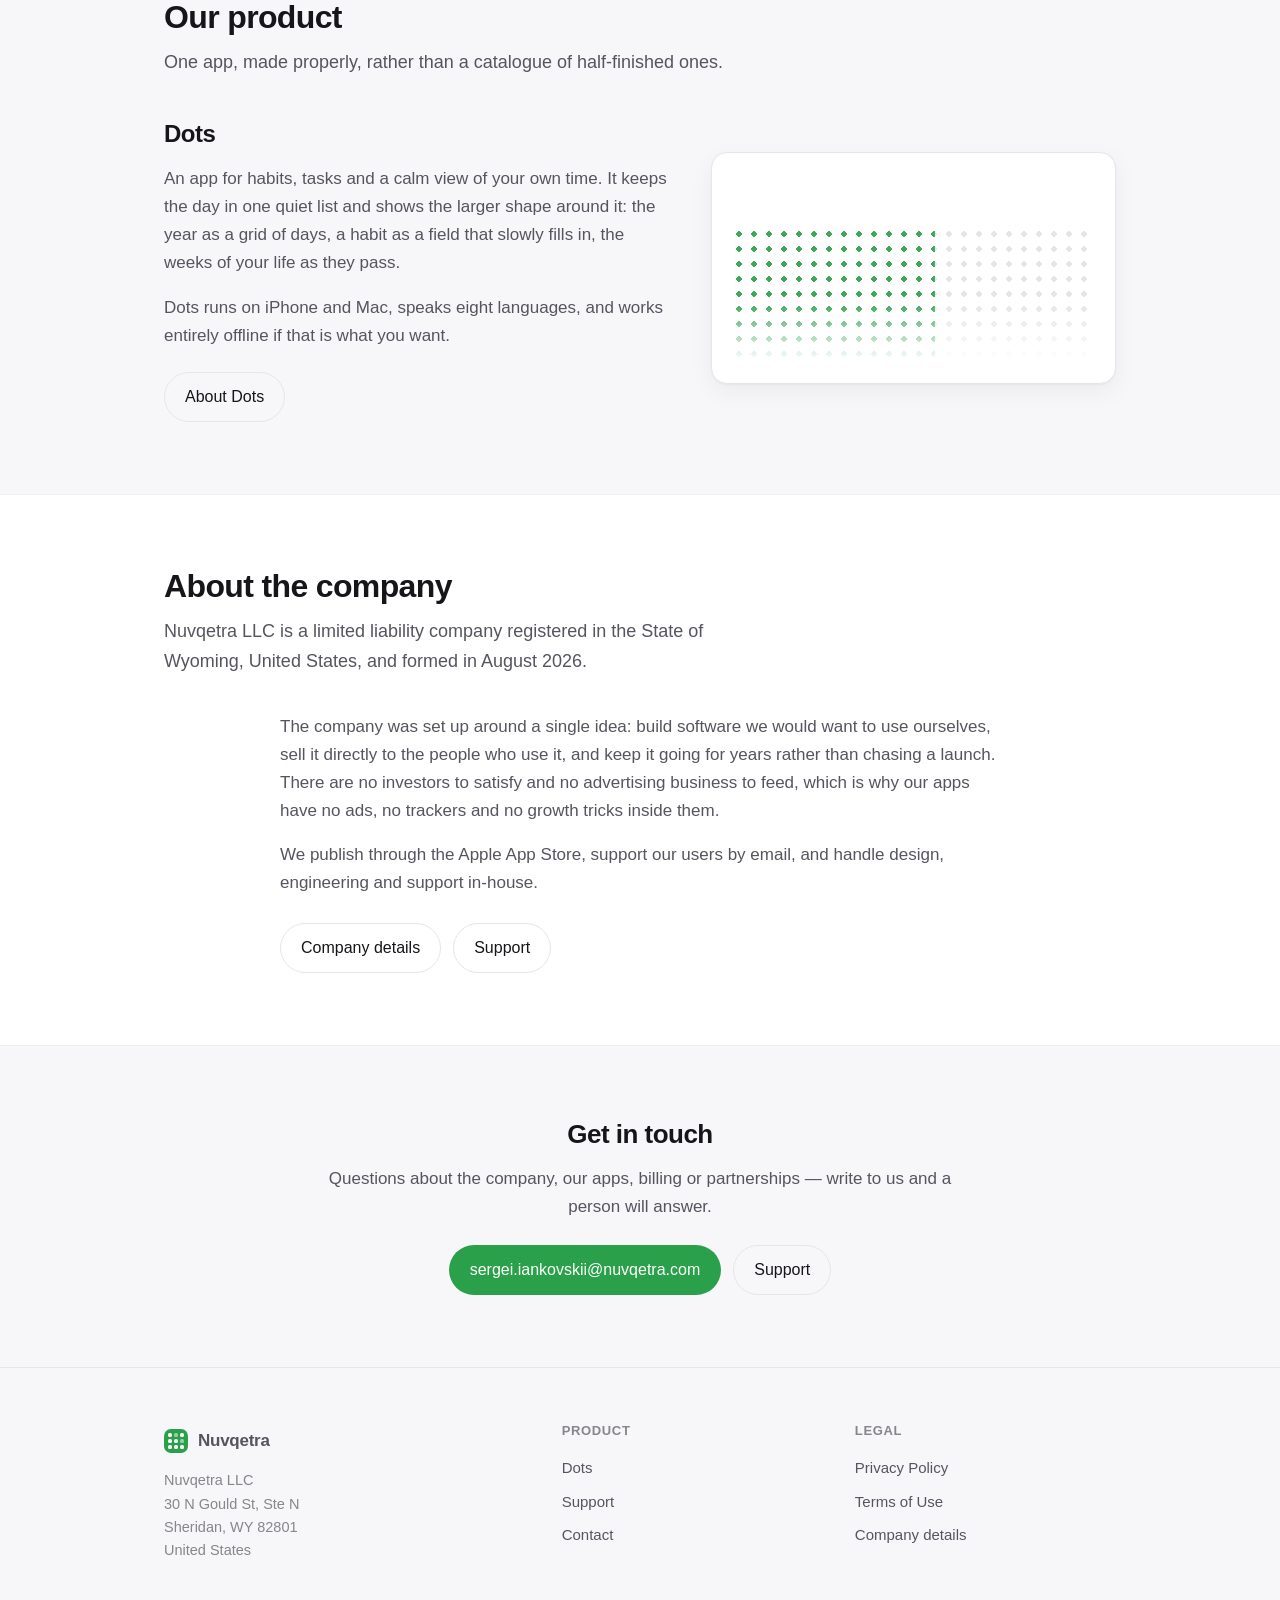
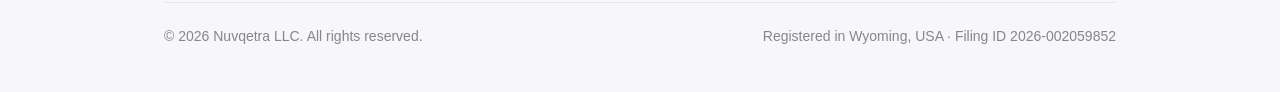
==== commit 963d0743: "Update index.html" ====
--- a/index.html
+++ b/index.html
@@ -24,6 +24,7 @@
       <a href="/" aria-current="page">Company</a>
       <a href="/dots/">Dots</a>
       <a href="/support/">Support</a>
+      <a href="/contact/">Contact</a>
     </nav>
   </div>
 </header>
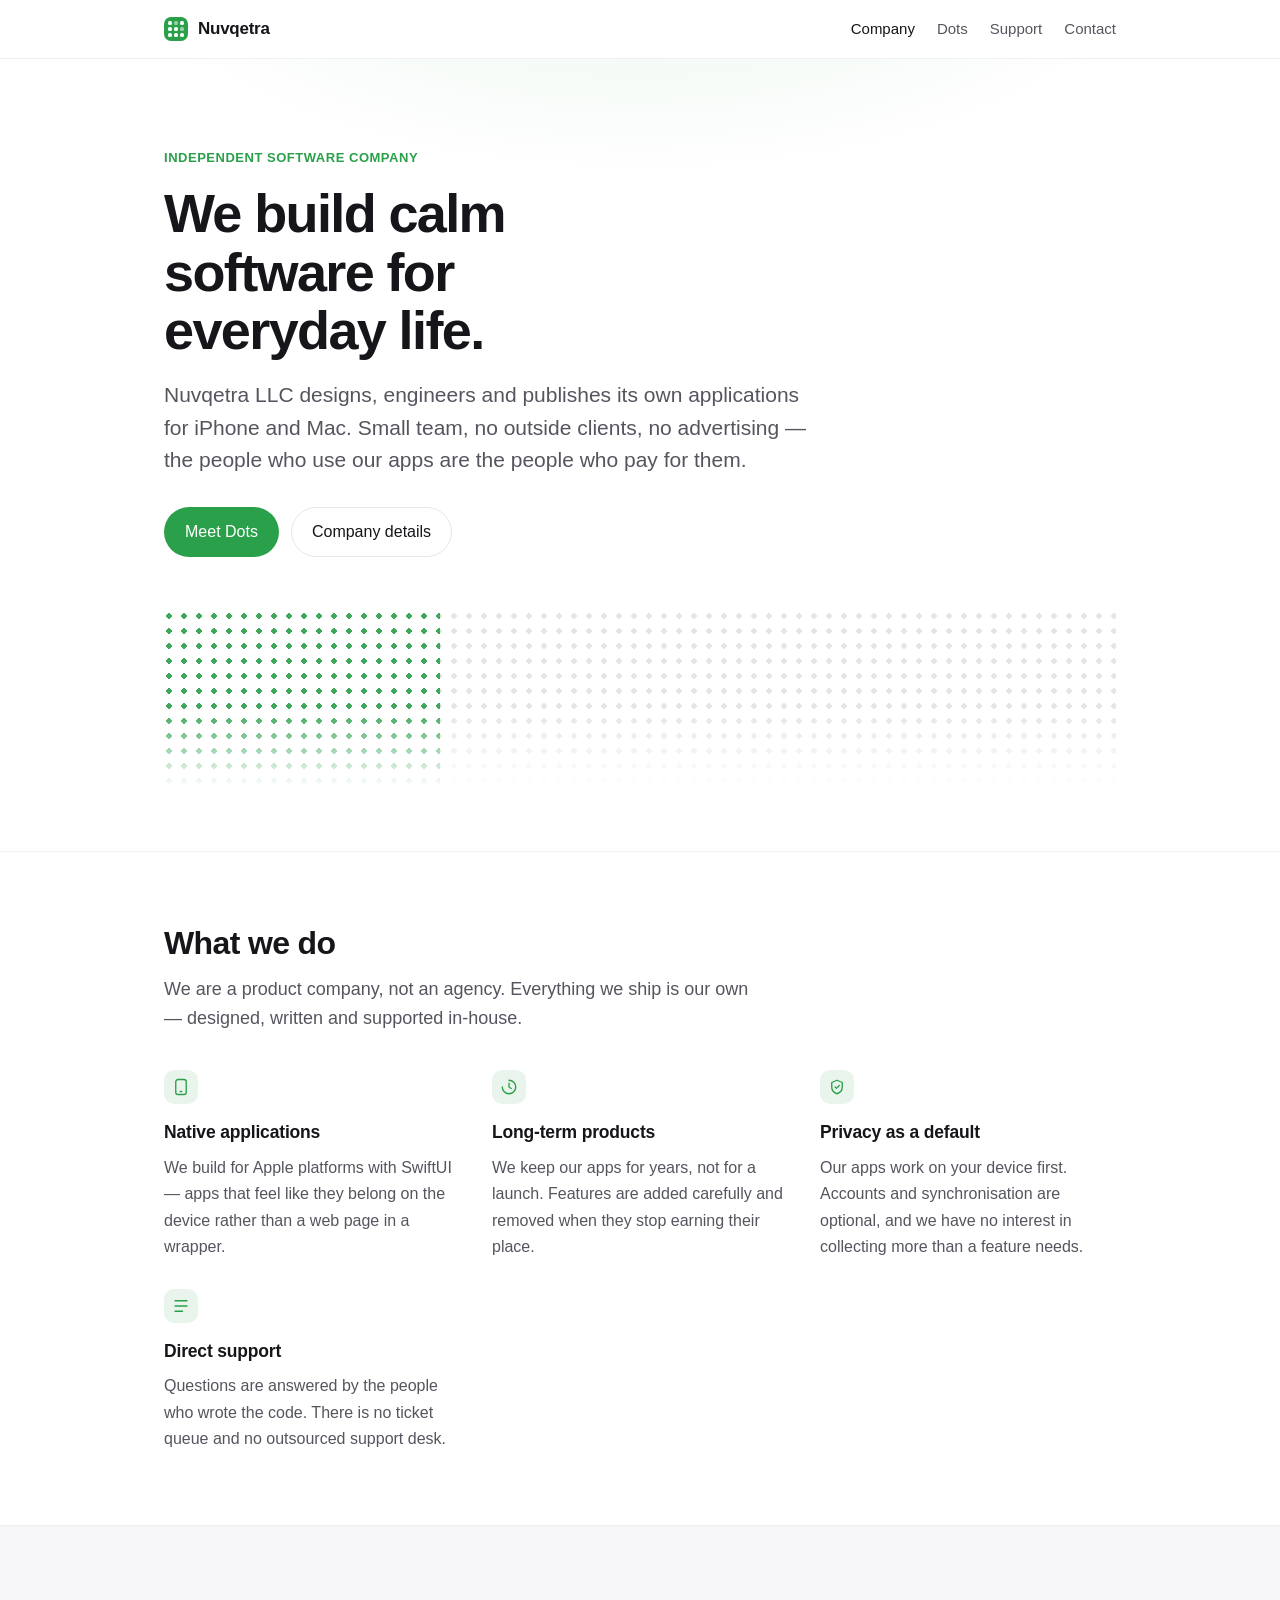
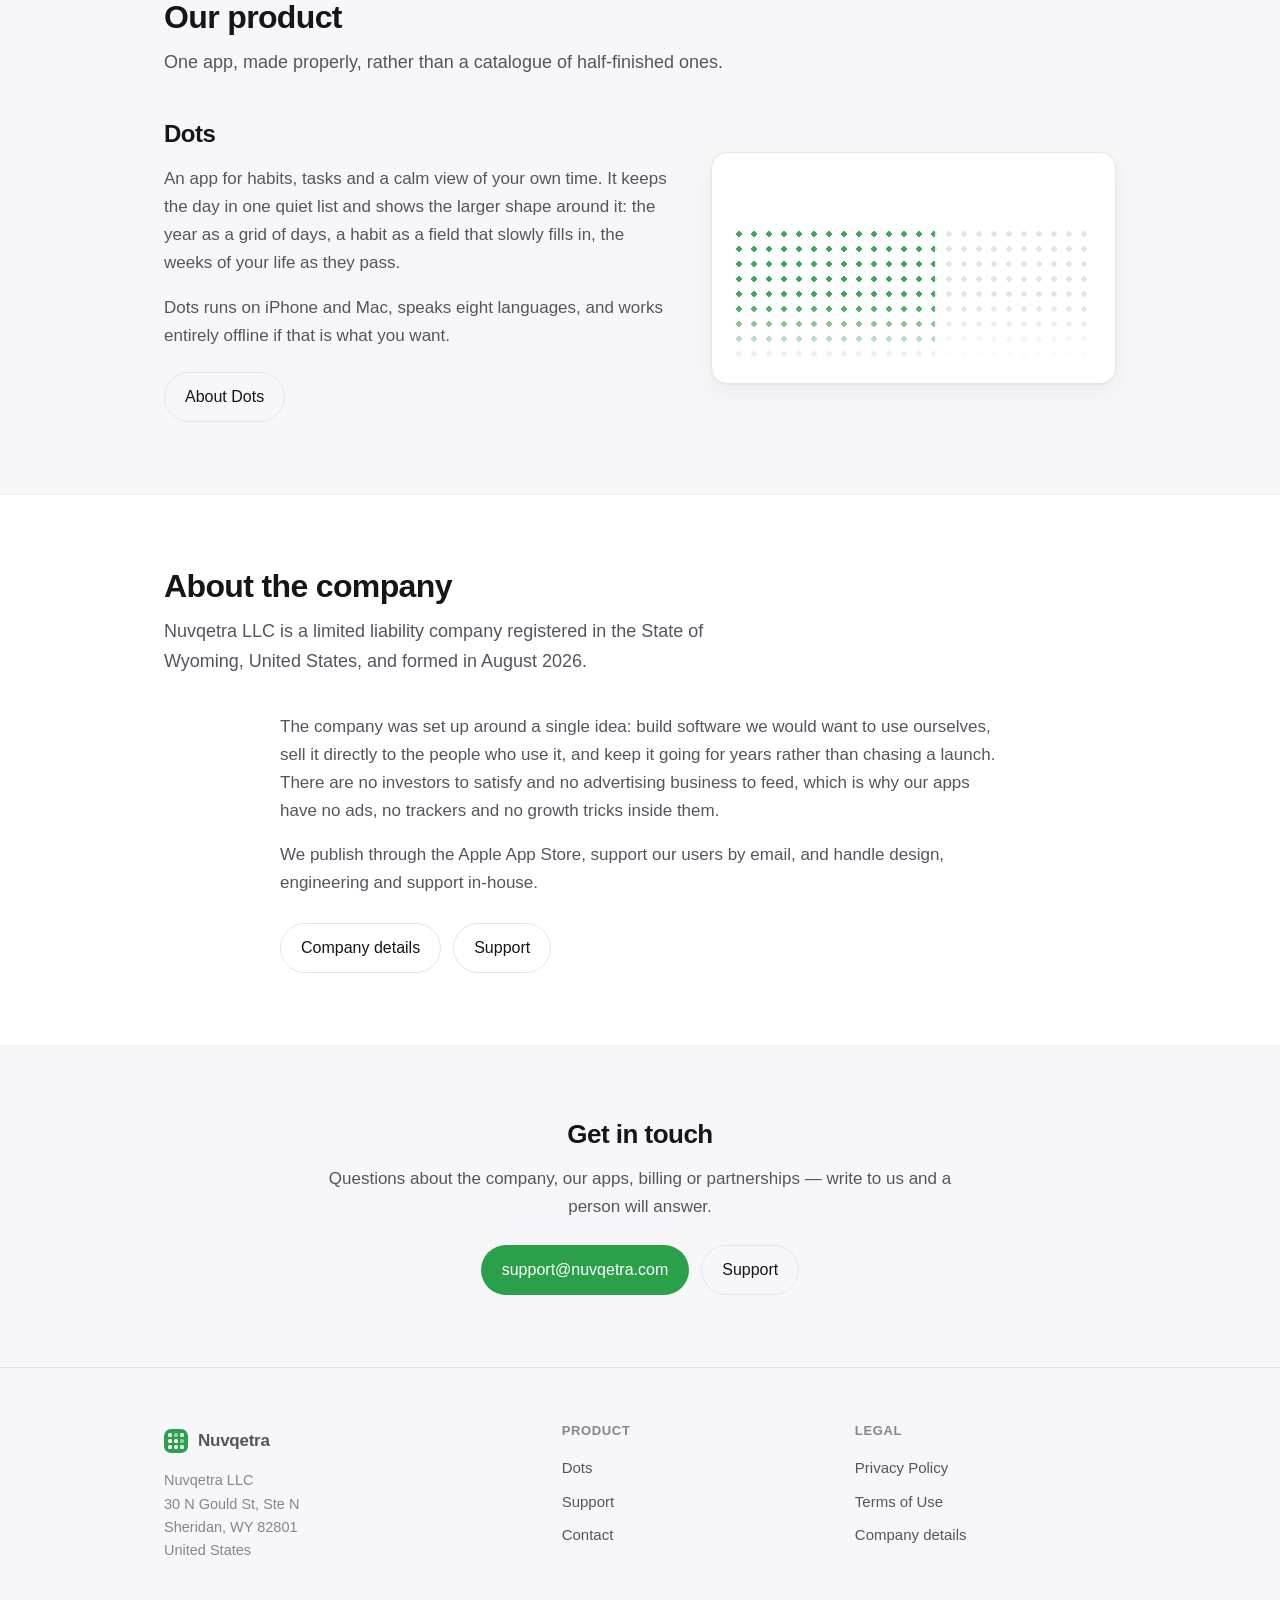
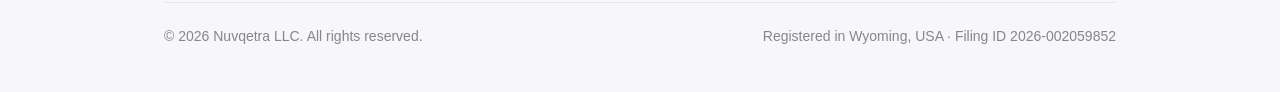
==== commit 06fd9249: "Use support mailbox across the website" ====
--- a/index.html
+++ b/index.html
@@ -142,7 +142,7 @@
       <p class="soft-text">Questions about the company, our apps, billing or partnerships —
       write to us and a person will answer.</p>
       <div class="actions" style="justify-content:center; margin-top:24px">
-        <a class="btn" href="mailto:sergei.iankovskii@nuvqetra.com">sergei.iankovskii@nuvqetra.com</a>
+        <a class="btn" href="mailto:support@nuvqetra.com">support@nuvqetra.com</a>
         <a class="btn ghost" href="/support/">Support</a>
       </div>
     </div>
@@ -170,7 +170,7 @@
         <ul>
           <li><a href="/dots/">Dots</a></li>
           <li><a href="/support/">Support</a></li>
-          <li><a href="mailto:sergei.iankovskii@nuvqetra.com">Contact</a></li>
+          <li><a href="mailto:support@nuvqetra.com">Contact</a></li>
         </ul>
       </div>
       <div>
